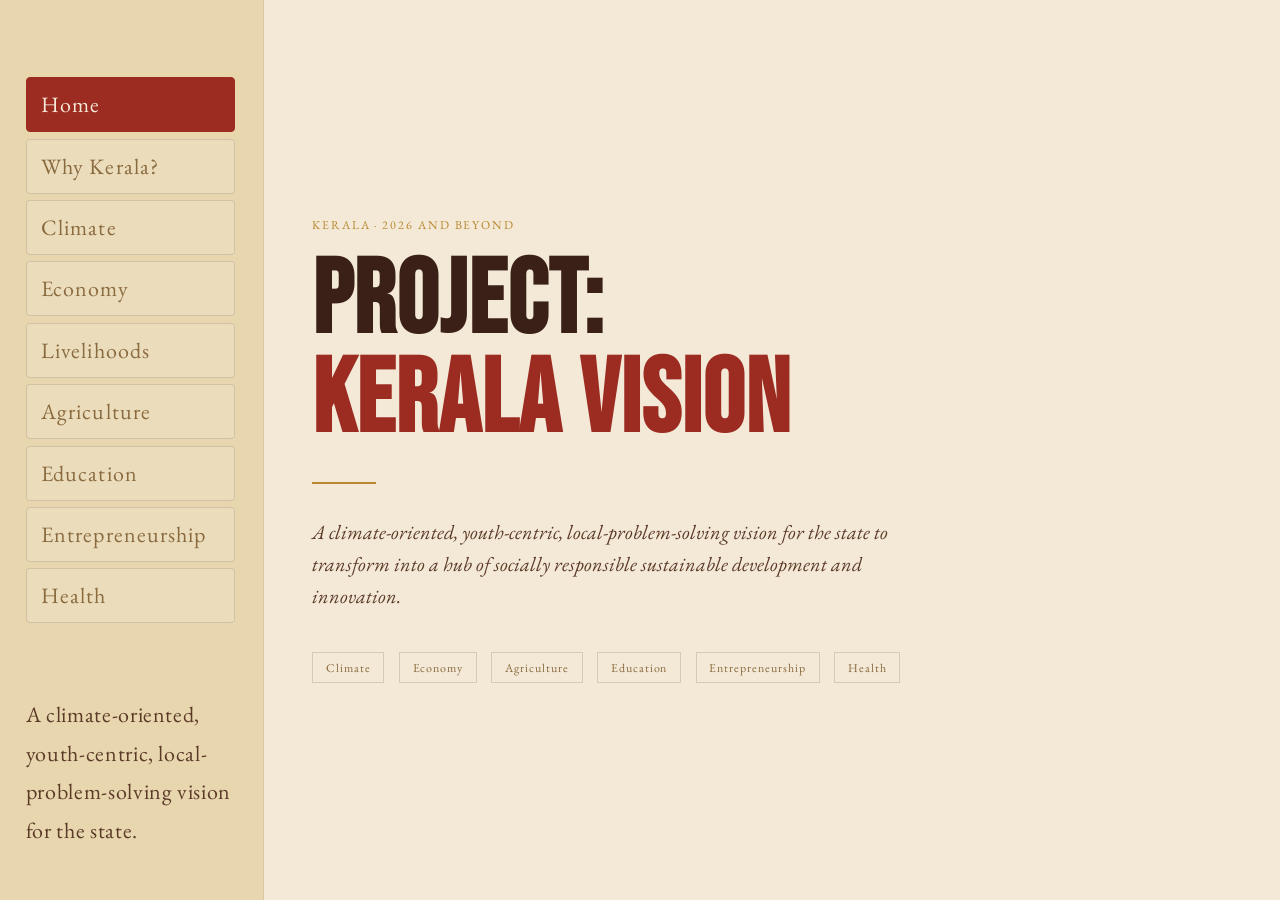
==== kerala-vision/index.html @ d8146f6e "Add Project: Kerala Vision subsite and supporting research datasets Adds the new kerala-vision/ stat" ====
<!DOCTYPE html>
<html lang="en">
<head>
  <meta charset="UTF-8">
  <meta name="viewport" content="width=device-width, initial-scale=1.0">
  <title>Project: Kerala Vision</title>
  <meta name="description" content="A climate-oriented, youth-centric, local-problem-solving vision for the state of Kerala.">

  <link rel="preconnect" href="https://fonts.googleapis.com">
  <link rel="preconnect" href="https://fonts.gstatic.com" crossorigin>
  <link href="https://fonts.googleapis.com/css2?family=Bebas+Neue&family=EB+Garamond:ital,wght@0,400;0,500;0,600;1,400&display=swap" rel="stylesheet">

  <link rel="stylesheet" href="style.css?v=2">

  <style>
    .kv-description {
      font-family: var(--font-book);
      font-style: italic;
      font-size: 20px;
      line-height: 1.6;
      color: var(--color-ink-soft);
      max-width: 36rem;
      margin: 0 0 2.5rem;
    }

    .kv-pillars {
      display: flex;
      flex-wrap: wrap;
      gap: 0.6rem 0.9rem;
      padding: 0;
      margin: 0;
      list-style: none;
    }

    .kv-pillars li {
      font-family: var(--font-spec);
      font-size: 0.75rem;
      letter-spacing: 0.08em;
      color: var(--color-sepia);
      border: 1px solid rgba(28, 28, 28, 0.15);
      padding: 0.4rem 0.8rem;
    }
  </style>
</head>
<body data-page="home">

  <div id="kv-deck">
    <section class="kv-hero">
      <div class="kv-hero-inner">
        <p class="kv-eyebrow">Kerala &middot; 2026 and beyond</p>
        <h1 class="kv-title">Project:<span>Kerala Vision</span></h1>
        <div class="kv-rule"></div>
        <p class="kv-description">A climate-oriented, youth-centric, local-problem-solving vision for the state to transform into a hub of socially responsible sustainable development and innovation.</p>
        <ul class="kv-pillars">
          <li>Climate</li>
          <li>Economy</li>
          <li>Agriculture</li>
          <li>Education</li>
          <li>Entrepreneurship</li>
          <li>Health</li>
        </ul>
      </div>
    </section>
  </div>

  <script src="nav.js?v=2"></script>
</body>
</html>
---- kerala-vision/style.css ----
/* Shared design system for Project: Kerala Vision
   Layout adapted from jungindien.in (sidebar nav, Bebas Neue + EB Garamond
   type system); palette drawn from muted Panchavarna tones (ivory, gold, red)
   used in traditional Kerala art. */

:root {
  --color-paper: #f3e9d6;
  --color-paper-deep: #e7d6ae;
  --color-ink: #3a2016;
  --color-ink-soft: #5c3a28;
  --color-sepia: #8a6a3f;
  --color-faint: #b9a173;
  --color-burgundy: #9c2b22;
  --color-gold: #b8872f;

  --font-display: "Bebas Neue", sans-serif;
  --font-book: "EB Garamond", Garamond, Georgia, serif;
  --font-spec: "EB Garamond", Garamond, Georgia, serif;
}

* {
  box-sizing: border-box;
}

html, body {
  margin: 0;
  padding: 0;
}

body {
  background-color: var(--color-paper);
  color: var(--color-ink);
  font-family: var(--font-book);
  min-height: 100vh;
}

a {
  color: inherit;
}

/* Sidebar panel */
.kv-panel {
  position: fixed;
  left: 0;
  top: 0;
  bottom: 0;
  z-index: 20;
  width: 16.5rem;
  padding: 1.75rem 1.75rem 1.75rem 1.6rem;
  display: flex;
  flex-direction: column;
  justify-content: space-between;
  background: var(--color-paper-deep);
  border-right: 1px solid rgba(28, 28, 28, 0.08);
}

.kv-nav {
  display: flex;
  flex-direction: column;
  gap: 0.4rem;
}

.kv-wordmark-link {
  font-family: var(--font-spec);
  font-size: 1.05rem;
  color: var(--color-ink);
  margin-bottom: 1.3rem;
  text-decoration: none;
  display: inline-block;
}

.kv-nav a {
  font-family: var(--font-spec);
  font-size: 22px;
  letter-spacing: 0.05em;
  color: var(--color-sepia);
  text-decoration: none;
  transition: color 0.2s, background-color 0.2s, border-color 0.2s;
  padding: 0.75rem 0.9rem;
  border: 1px solid rgba(58, 32, 22, 0.14);
  border-radius: 4px;
  background: rgba(255, 255, 255, 0.18);
}

.kv-nav a:hover {
  color: var(--color-ink);
  border-color: var(--color-gold);
  background: rgba(184, 135, 47, 0.12);
}

.kv-nav a[aria-current="page"] {
  color: var(--color-paper);
  background: var(--color-burgundy);
  border-color: var(--color-burgundy);
}

.kv-about-block {
  font-family: var(--font-spec);
  font-size: 22px;
  line-height: 1.75;
  letter-spacing: 0.03em;
  color: var(--color-ink-soft);
  margin-top: 3rem;
}

.kv-about-block p {
  text-align: left;
}

.kv-socials {
  display: flex;
  align-items: center;
  gap: 1rem;
  margin-top: 1.5rem;
}

.kv-socials a {
  font-family: var(--font-spec);
  font-size: 0.7rem;
  letter-spacing: 0.08em;
  color: var(--color-faint);
  text-decoration: none;
  transition: color 0.2s;
}

.kv-socials a:hover {
  color: var(--color-ink);
}

/* Main content area */
#kv-deck {
  min-height: 100vh;
  display: flex;
  flex-direction: column;
  justify-content: center;
}

/* Used on pages that carry body content below the hero title — the hero
   sits at the top of the page instead of being vertically centered. */
#kv-deck.kv-deck-top {
  justify-content: flex-start;
}

/* Hero title block — the big "Project: Kerala Vision" style header, reused
   at the top of every page. */
.kv-hero {
  width: 100%;
  padding: 4rem 3rem;
}

.kv-hero-inner {
  max-width: 42rem;
}

.kv-eyebrow {
  font-family: var(--font-spec);
  font-size: 0.75rem;
  letter-spacing: 0.16em;
  color: var(--color-gold);
  text-transform: uppercase;
  margin: 0 0 1.25rem;
}

.kv-title {
  font-family: var(--font-display);
  font-size: clamp(3rem, 9vw, 6.5rem);
  line-height: 0.95;
  letter-spacing: 0.01em;
  color: var(--color-ink);
  margin: 0 0 2rem;
}

.kv-title span {
  display: block;
  color: var(--color-burgundy);
}

.kv-rule {
  width: 4rem;
  height: 2px;
  background: var(--color-gold);
  margin: 0 0 2rem;
}

@media (max-width: 639px) {
  .kv-hero {
    padding: 3rem 1.6rem;
  }
}

/* When a hero is immediately followed by article content on the same page,
   tighten the gap between them. */
.kv-deck-top .kv-hero,
.kv-deck-top .kv-placeholder {
  padding-bottom: 1rem;
}

.kv-deck-top .kv-article {
  padding-top: 0;
}

/* Mobile */
@media (max-width: 899px) {
  .kv-panel {
    position: static;
    width: auto;
    border-right: none;
    border-bottom: 1px solid rgba(28, 28, 28, 0.08);
    padding: 1.4rem 1.6rem;
  }

  .kv-about-block {
    display: none;
  }

  #kv-deck {
    padding-left: 0 !important;
  }
}

@media (min-width: 900px) {
  #kv-deck {
    padding-left: 16.5rem;
  }
}

/* Long-form article content (e.g. Why Kerala) */
.kv-article {
  width: 100%;
  padding: 4rem 3rem;
}

.kv-article-inner {
  max-width: 44rem;
}

.kv-article-heading {
  font-family: var(--font-book);
  font-weight: 600;
  font-size: 24px;
  color: var(--color-burgundy);
  margin: 0 0 2rem;
  line-height: 1.3;
}

.kv-article-body p {
  font-family: var(--font-book);
  font-size: 20px;
  line-height: 1.7;
  color: var(--color-ink);
  margin: 0 0 1.4rem;
}

.kv-chart {
  position: relative;
  margin: 0 0 1.4rem;
  padding: 1.5rem 1.5rem 1rem;
  background: rgba(255, 255, 255, 0.35);
  border: 1px solid rgba(58, 32, 22, 0.14);
  border-radius: 4px;
}

.kv-chart-download {
  position: absolute;
  top: 0.75rem;
  right: 0.75rem;
  z-index: 2;
  display: inline-flex;
  align-items: center;
  justify-content: center;
  width: 2.1rem;
  height: 2.1rem;
  padding: 0;
  color: var(--color-ink-soft);
  background: rgba(255, 255, 255, 0.22);
  border: 1px solid rgba(255, 255, 255, 0.45);
  border-radius: 50%;
  backdrop-filter: blur(8px);
  -webkit-backdrop-filter: blur(8px);
  box-shadow: 0 1px 4px rgba(58, 32, 22, 0.12);
  cursor: pointer;
  transition: color 0.2s, border-color 0.2s, background-color 0.2s;
}

.kv-chart-download svg {
  width: 15px;
  height: 15px;
  display: block;
}

.kv-chart-download:hover {
  color: #fff;
  background: rgba(156, 43, 34, 0.85);
  border-color: rgba(156, 43, 34, 0.9);
}

.kv-chart-canvas-wrap {
  position: relative;
  width: 100%;
  height: 420px;
}

/* Breaks the chart out of the article's narrow reading column so it can run
   wider (landscape) across the remaining page width, past the normal
   half-page text measure used elsewhere on the site. */
@media (min-width: 900px) {
  .kv-chart--wide {
    width: calc(100vw - 16.5rem - 6rem);
    max-width: calc(100vw - 16.5rem - 6rem);
  }
}

.kv-chart-caption {
  font-family: var(--font-book);
  font-size: 14px;
  font-style: italic;
  color: var(--color-sepia);
  text-align: center;
  margin: 0.75rem 0 0;
}

.kv-chart-header {
  margin-bottom: 1rem;
  padding-right: 3rem;
}

.kv-chart-header h3 {
  font-family: var(--font-book);
  font-weight: 600;
  font-size: 20px;
  color: var(--color-ink);
  margin: 0 0 0.35rem;
}

.kv-chart-header p {
  font-family: var(--font-book);
  font-style: italic;
  font-size: 15px;
  color: var(--color-sepia);
  margin: 0;
}

.kv-chart-legend {
  display: flex;
  flex-wrap: wrap;
  gap: 0.6rem 1.1rem;
  justify-content: center;
  margin-top: 1.1rem;
  padding-top: 0.9rem;
  border-top: 1px solid rgba(58, 32, 22, 0.15);
}

.kv-chart-legend-item {
  display: flex;
  align-items: center;
  font-family: var(--font-book);
  font-size: 13px;
  color: var(--color-ink-soft);
}

.kv-chart-legend-swatch {
  display: inline-block;
  width: 13px;
  height: 13px;
  border-radius: 3px;
  margin-right: 6px;
}

.kv-fnref {
  font-size: 0.7em;
  margin-left: 0.05em;
}

.kv-fnref a {
  color: var(--color-burgundy);
  text-decoration: none;
}

.kv-fnref a:hover {
  text-decoration: underline;
}

/* Section headings inside long-form body content (e.g. Livelihoods) */
.kv-section-heading {
  font-family: var(--font-book);
  font-weight: 600;
  font-size: 24px;
  color: var(--color-burgundy);
  margin: 0 0 1rem;
  line-height: 1.3;
}

.kv-numbered-list {
  margin: 0 0 1.4rem;
  padding-left: 1.4rem;
}

.kv-numbered-list > li {
  margin-bottom: 2.5rem;
}

.kv-numbered-list > li::marker {
  font-family: var(--font-book);
  font-size: 20px;
  color: var(--color-ink-soft);
}

.kv-numbered-list > li > p:last-child {
  margin-bottom: 0;
}

.kv-takeaways-list {
  margin: 0 0 1.4rem;
  padding-left: 1.4rem;
}

.kv-takeaways-list li {
  font-family: var(--font-book);
  font-size: 20px;
  line-height: 1.7;
  color: var(--color-ink);
  margin-bottom: 0.7rem;
}

.kv-takeaways-list li::marker {
  color: var(--color-ink-soft);
}

.kv-endnotes {
  margin-top: 3rem;
  padding-top: 1.5rem;
  border-top: 1px solid rgba(58, 32, 22, 0.2);
}

.kv-endnotes-heading {
  font-family: var(--font-book);
  font-weight: 600;
  font-size: 24px;
  color: var(--color-burgundy);
  margin: 0 0 1.25rem;
}

.kv-endnotes ol {
  margin: 0;
  padding-left: 1.4rem;
}

.kv-endnotes li {
  font-family: var(--font-book);
  font-size: 15px;
  line-height: 1.6;
  color: var(--color-ink-soft);
  margin-bottom: 0.85rem;
}

.kv-endnotes a {
  color: var(--color-burgundy);
}

.kv-endnotes .kv-back {
  text-decoration: none;
  margin-left: 0.3rem;
}

@media (max-width: 639px) {
  .kv-article {
    padding: 3rem 1.6rem;
  }
}
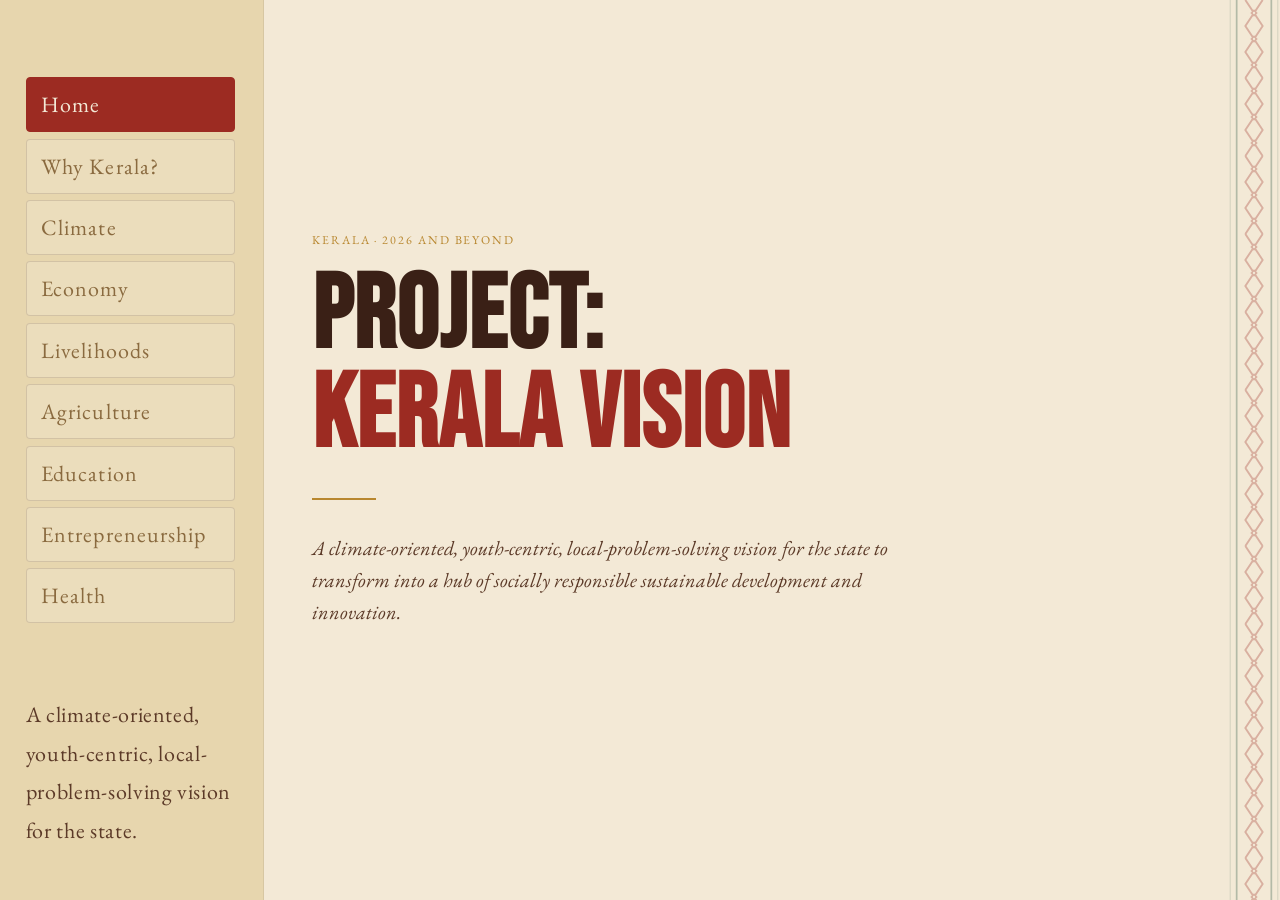
==== commit 7cd5e474: "Add kasavu-inspired watermark and remove homepage pillar tags Adds a custom SVG motif inspired by th" ====
--- a/kerala-vision/index.html
+++ b/kerala-vision/index.html
@@ -22,24 +22,6 @@
       max-width: 36rem;
       margin: 0 0 2.5rem;
     }
-
-    .kv-pillars {
-      display: flex;
-      flex-wrap: wrap;
-      gap: 0.6rem 0.9rem;
-      padding: 0;
-      margin: 0;
-      list-style: none;
-    }
-
-    .kv-pillars li {
-      font-family: var(--font-spec);
-      font-size: 0.75rem;
-      letter-spacing: 0.08em;
-      color: var(--color-sepia);
-      border: 1px solid rgba(28, 28, 28, 0.15);
-      padding: 0.4rem 0.8rem;
-    }
   </style>
 </head>
 <body data-page="home">
@@ -51,14 +33,6 @@
         <h1 class="kv-title">Project:<span>Kerala Vision</span></h1>
         <div class="kv-rule"></div>
         <p class="kv-description">A climate-oriented, youth-centric, local-problem-solving vision for the state to transform into a hub of socially responsible sustainable development and innovation.</p>
-        <ul class="kv-pillars">
-          <li>Climate</li>
-          <li>Economy</li>
-          <li>Agriculture</li>
-          <li>Education</li>
-          <li>Entrepreneurship</li>
-          <li>Health</li>
-        </ul>
       </div>
     </section>
   </div>
--- a/kerala-vision/style.css
+++ b/kerala-vision/style.css
@@ -12,6 +12,7 @@
   --color-faint: #b9a173;
   --color-burgundy: #9c2b22;
   --color-gold: #b8872f;
+  --color-deep-green: #1f4d3a;
 
   --font-display: "Bebas Neue", sans-serif;
   --font-book: "EB Garamond", Garamond, Georgia, serif;
@@ -467,3 +468,26 @@
     padding: 3rem 1.6rem;
   }
 }
+
+/* Kasavu-inspired woven border watermark, pinned to the right edge of every
+   page. Faded so it reads as texture rather than competing with content. */
+.kv-watermark {
+  position: fixed;
+  top: 0;
+  right: 0;
+  bottom: 0;
+  width: 2cm;
+  background-image: url("assets/kasavu-pattern.svg");
+  background-repeat: repeat-y;
+  background-position: top right;
+  background-size: 52px 78px;
+  opacity: 0.3;
+  pointer-events: none;
+  z-index: 1;
+}
+
+@media (max-width: 899px) {
+  .kv-watermark {
+    display: none;
+  }
+}
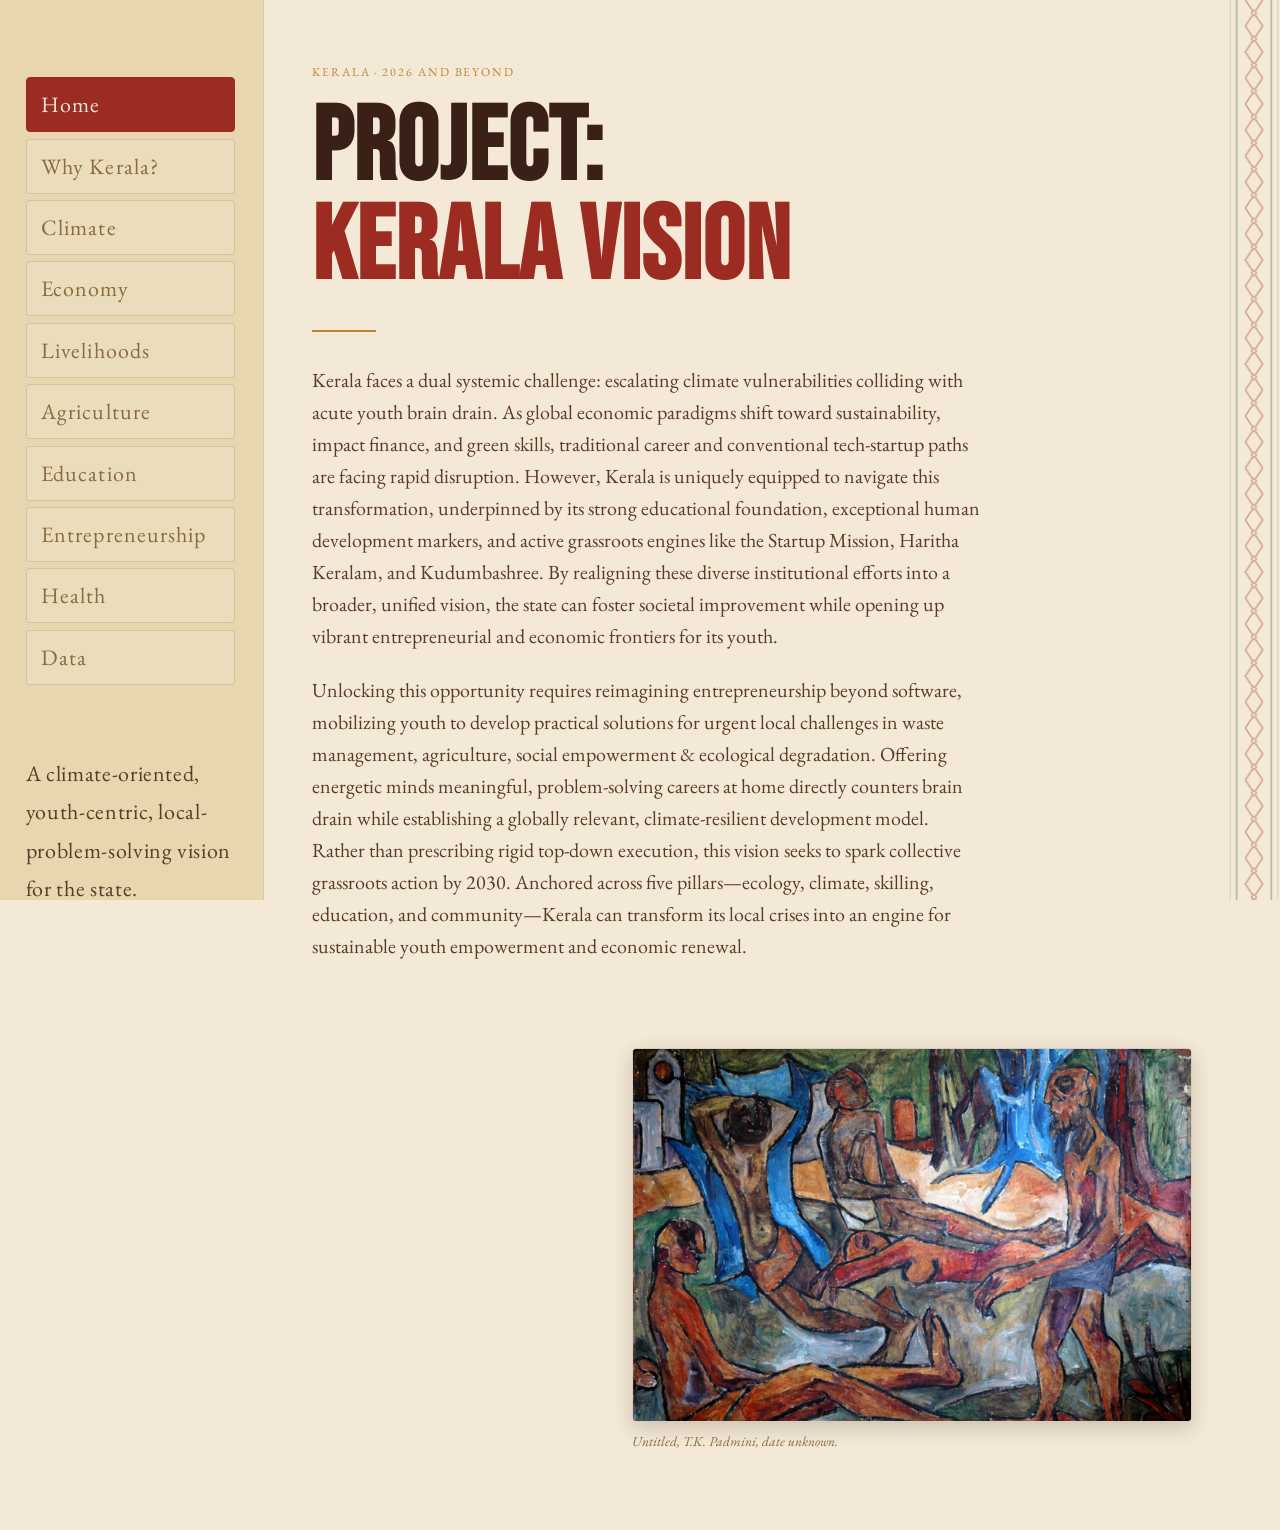
==== commit 8edd3db9: "Replace homepage tagline with full manifesto copy and add T.K. Padmini artwork Adds a two-column her" ====
--- a/kerala-vision/index.html
+++ b/kerala-vision/index.html
@@ -10,17 +10,57 @@
   <link rel="preconnect" href="https://fonts.gstatic.com" crossorigin>
   <link href="https://fonts.googleapis.com/css2?family=Bebas+Neue&family=EB+Garamond:ital,wght@0,400;0,500;0,600;1,400&display=swap" rel="stylesheet">
 
-  <link rel="stylesheet" href="style.css?v=2">
+  <link rel="stylesheet" href="style.css?v=3">
 
   <style>
     .kv-description {
       font-family: var(--font-book);
-      font-style: italic;
       font-size: 20px;
       line-height: 1.6;
       color: var(--color-ink-soft);
-      max-width: 36rem;
-      margin: 0 0 2.5rem;
+      max-width: 42rem;
+      margin: 0 0 1.4rem;
+    }
+
+    .kv-hero-row {
+      display: flex;
+      align-items: center;
+      gap: 3rem;
+      flex-wrap: wrap;
+    }
+
+    .kv-hero-row .kv-hero-inner {
+      flex: 1 1 28rem;
+    }
+
+    .kv-hero-figure {
+      flex: 0 0 auto;
+      max-width: 35rem;
+      margin-left: auto;
+    }
+
+    .kv-hero-figure img {
+      width: 100%;
+      height: auto;
+      display: block;
+      border: 1px solid rgba(58, 32, 22, 0.14);
+      border-radius: 4px;
+      box-shadow: 0 6px 20px rgba(58, 32, 22, 0.2);
+    }
+
+    .kv-hero-caption {
+      font-family: var(--font-book);
+      font-style: italic;
+      font-size: 0.85rem;
+      color: var(--color-sepia);
+      margin: 0.65rem 0 0;
+      text-align: left;
+    }
+
+    @media (max-width: 899px) {
+      .kv-hero-figure {
+        margin: 2rem auto 0;
+      }
     }
   </style>
 </head>
@@ -28,15 +68,22 @@
 
   <div id="kv-deck">
     <section class="kv-hero">
-      <div class="kv-hero-inner">
-        <p class="kv-eyebrow">Kerala &middot; 2026 and beyond</p>
-        <h1 class="kv-title">Project:<span>Kerala Vision</span></h1>
-        <div class="kv-rule"></div>
-        <p class="kv-description">A climate-oriented, youth-centric, local-problem-solving vision for the state to transform into a hub of socially responsible sustainable development and innovation.</p>
+      <div class="kv-hero-row">
+        <div class="kv-hero-inner">
+          <p class="kv-eyebrow">Kerala &middot; 2026 and beyond</p>
+          <h1 class="kv-title">Project:<span>Kerala Vision</span></h1>
+          <div class="kv-rule"></div>
+          <p class="kv-description">Kerala faces a dual systemic challenge: escalating climate vulnerabilities colliding with acute youth brain drain. As global economic paradigms shift toward sustainability, impact finance, and green skills, traditional career and conventional tech-startup paths are facing rapid disruption. However, Kerala is uniquely equipped to navigate this transformation, underpinned by its strong educational foundation, exceptional human development markers, and active grassroots engines like the Startup Mission, Haritha Keralam, and Kudumbashree. By realigning these diverse institutional efforts into a broader, unified vision, the state can foster societal improvement while opening up vibrant entrepreneurial and economic frontiers for its youth.</p>
+          <p class="kv-description">Unlocking this opportunity requires reimagining entrepreneurship beyond software, mobilizing youth to develop practical solutions for urgent local challenges in waste management, agriculture, social empowerment &amp; ecological degradation. Offering energetic minds meaningful, problem-solving careers at home directly counters brain drain while establishing a globally relevant, climate-resilient development model. Rather than prescribing rigid top-down execution, this vision seeks to spark collective grassroots action by 2030. Anchored across five pillars&mdash;ecology, climate, skilling, education, and community&mdash;Kerala can transform its local crises into an engine for sustainable youth empowerment and economic renewal.</p>
+        </div>
+        <figure class="kv-hero-figure">
+          <img src="assets/tk-padmini-untitled.jpg" alt="Untitled painting by T.K. Padmini">
+          <figcaption class="kv-hero-caption">Untitled, T.K. Padmini, date unknown.</figcaption>
+        </figure>
       </div>
     </section>
   </div>
 
-  <script src="nav.js?v=2"></script>
+  <script src="nav.js?v=3"></script>
 </body>
 </html>
--- a/kerala-vision/style.css
+++ b/kerala-vision/style.css
@@ -469,6 +469,128 @@
   }
 }
 
+/* Data page: tabular availability dashboard (IPUMS-style variable tables) */
+.kv-data-intro {
+  max-width: 44rem;
+  margin: 0 0 2.5rem;
+}
+
+.kv-data-wide {
+  width: 100%;
+}
+
+@media (min-width: 900px) {
+  .kv-data-wide {
+    width: calc(100vw - 16.5rem - 6rem);
+    max-width: calc(100vw - 16.5rem - 6rem);
+  }
+}
+
+.kv-data-group {
+  margin: 0 0 3rem;
+}
+
+.kv-data-group:last-child {
+  margin-bottom: 0;
+}
+
+.kv-data-group-heading {
+  font-family: var(--font-book);
+  font-weight: 600;
+  font-size: 24px;
+  color: var(--color-burgundy);
+  margin: 0 0 1rem;
+  line-height: 1.3;
+  padding-bottom: 0.6rem;
+  border-bottom: 2px solid var(--color-gold);
+}
+
+.kv-data-table-wrap {
+  overflow-x: auto;
+  border: 1px solid rgba(58, 32, 22, 0.16);
+  border-radius: 4px;
+  background: rgba(255, 255, 255, 0.4);
+}
+
+.kv-data-table {
+  width: 100%;
+  border-collapse: collapse;
+  font-family: var(--font-book);
+  font-size: 16px;
+}
+
+.kv-data-table thead th {
+  position: sticky;
+  top: 0;
+  text-align: left;
+  vertical-align: bottom;
+  padding: 0.7rem 1rem;
+  background: var(--color-paper-deep);
+  color: var(--color-ink);
+  font-weight: 600;
+  font-size: 14px;
+  letter-spacing: 0.02em;
+  border-bottom: 2px solid var(--color-gold);
+}
+
+.kv-data-table tbody td {
+  padding: 0.65rem 1rem;
+  border-bottom: 1px solid rgba(58, 32, 22, 0.1);
+  color: var(--color-ink);
+  vertical-align: top;
+  line-height: 1.5;
+}
+
+.kv-data-table tbody tr:nth-child(even) {
+  background: rgba(184, 135, 47, 0.07);
+}
+
+.kv-data-table tbody tr:hover {
+  background: rgba(156, 43, 34, 0.08);
+}
+
+.kv-data-table tbody tr:last-child td {
+  border-bottom: none;
+}
+
+.kv-data-entity {
+  font-weight: 600;
+  color: var(--color-burgundy);
+}
+
+.kv-data-comment {
+  max-width: 22rem;
+  color: var(--color-ink-soft);
+  font-size: 15px;
+  font-style: italic;
+}
+
+.kv-data-table a {
+  color: var(--color-burgundy);
+  text-decoration: underline;
+  text-decoration-color: rgba(156, 43, 34, 0.4);
+  text-underline-offset: 2px;
+}
+
+.kv-data-table a:hover {
+  text-decoration-color: currentColor;
+}
+
+.kv-data-empty {
+  color: var(--color-faint);
+  text-align: center;
+}
+
+@media (max-width: 639px) {
+  .kv-data-table {
+    font-size: 15px;
+  }
+
+  .kv-data-comment {
+    max-width: 14rem;
+  }
+}
+
 /* Kasavu-inspired woven border watermark, pinned to the right edge of every
    page. Faded so it reads as texture rather than competing with content. */
 .kv-watermark {
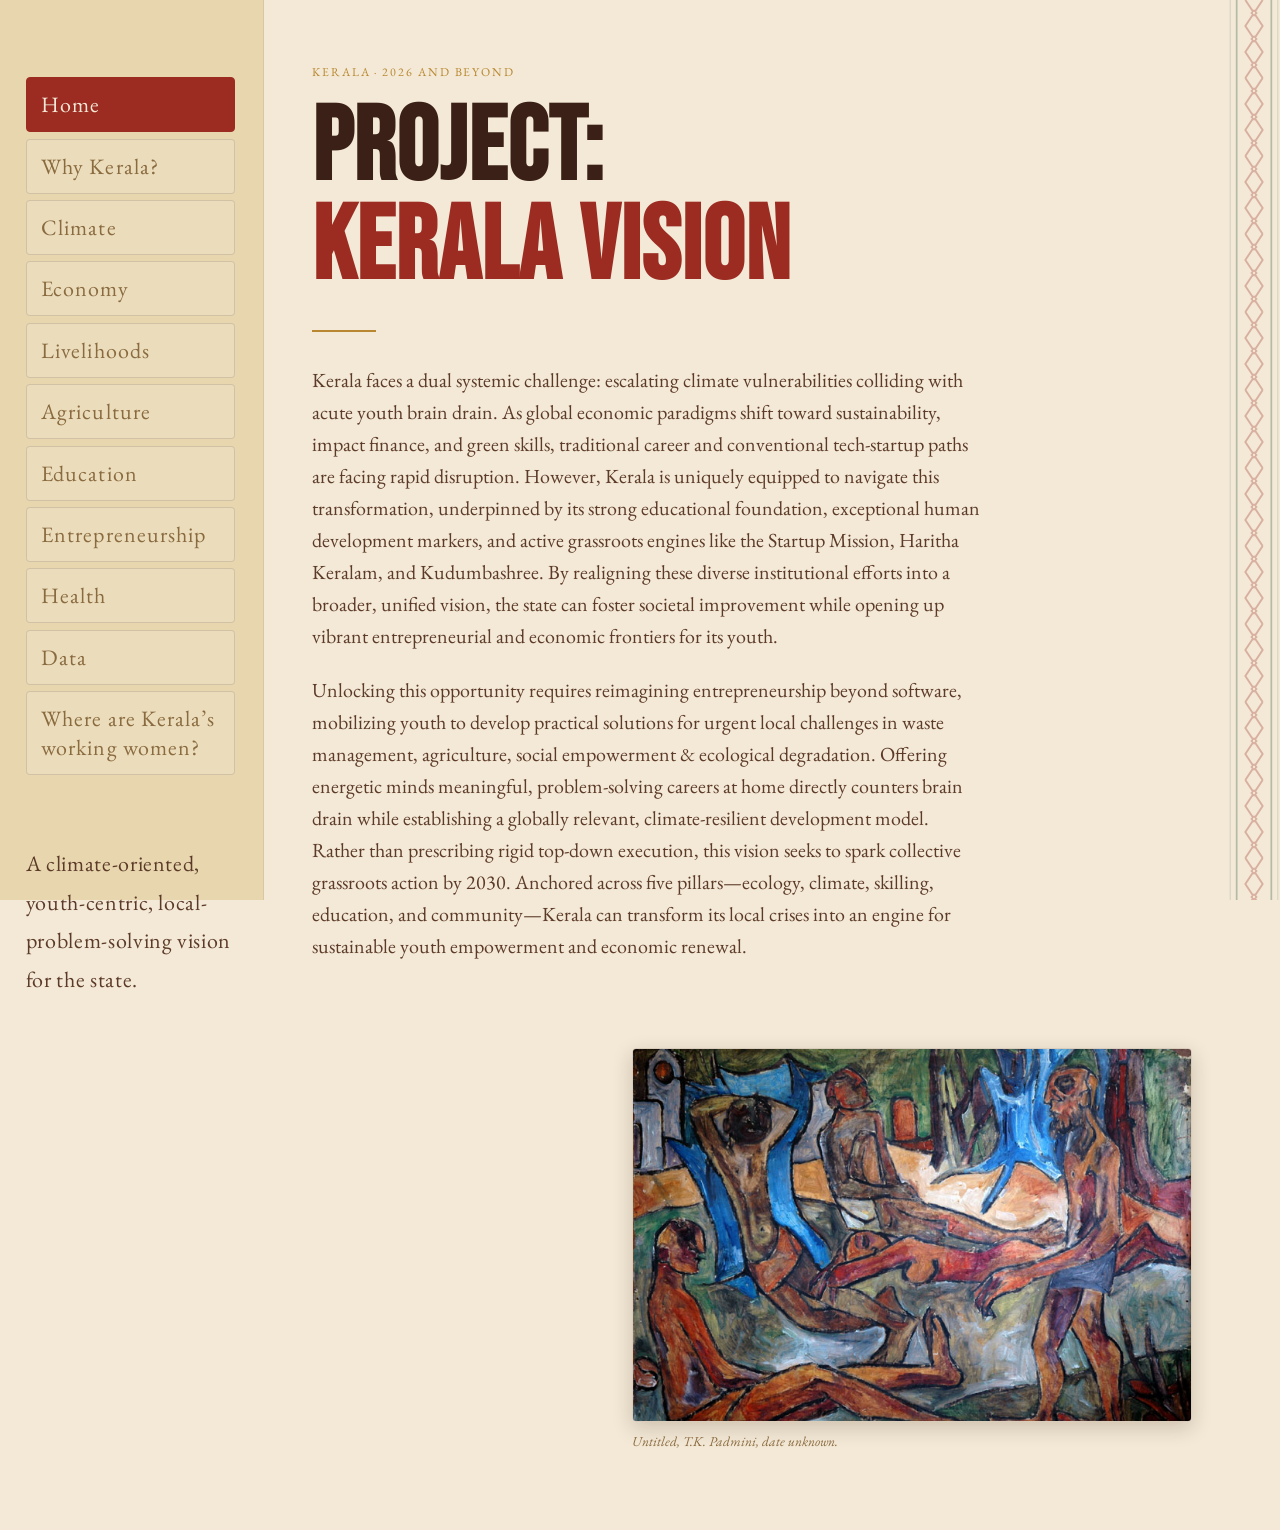
==== commit 32e88f1b: "Add sidebar link to 'Where are Kerala's working women?' Co-Authored-By: Claude Opus 5.5 <noreply@ant" ====
--- a/kerala-vision/index.html
+++ b/kerala-vision/index.html
@@ -10,7 +10,7 @@
   <link rel="preconnect" href="https://fonts.gstatic.com" crossorigin>
   <link href="https://fonts.googleapis.com/css2?family=Bebas+Neue&family=EB+Garamond:ital,wght@0,400;0,500;0,600;1,400&display=swap" rel="stylesheet">
 
-  <link rel="stylesheet" href="style.css?v=3">
+  <link rel="stylesheet" href="style.css?v=5">
 
   <style>
     .kv-description {
@@ -84,6 +84,6 @@
     </section>
   </div>
 
-  <script src="nav.js?v=3"></script>
+  <script src="nav.js?v=5"></script>
 </body>
 </html>
--- a/kerala-vision/style.css
+++ b/kerala-vision/style.css
@@ -311,13 +311,18 @@
   }
 }
 
-.kv-chart-caption {
+p.kv-chart-caption {
   font-family: var(--font-book);
   font-size: 14px;
   font-style: italic;
   color: var(--color-sepia);
   text-align: center;
   margin: 0.75rem 0 0;
+}
+
+.kv-chart-caption a {
+  color: var(--color-burgundy);
+  text-decoration: underline;
 }
 
 .kv-chart-header {
@@ -364,6 +369,104 @@
   width: 13px;
   height: 13px;
   border-radius: 3px;
+  margin-right: 6px;
+}
+
+/* "Where Kerala stands" interactive dot-plot chart (Why Kerala page) */
+.kv-where-chart-wrap {
+  position: relative;
+}
+
+.kv-where-chart-scroll {
+  overflow-x: auto;
+}
+
+.kv-where-svg {
+  display: block;
+  width: 100%;
+  min-width: 760px;
+  height: auto;
+}
+
+.kv-where-dot {
+  transition: r 0.1s ease;
+}
+
+.kv-where-dot.is-active {
+  r: 5.5;
+  fill: rgba(58, 32, 22, 0.55);
+}
+
+.kv-where-kerala-dot {
+  transition: r 0.1s ease;
+}
+
+.kv-where-kerala-dot.is-active {
+  r: 7.5;
+}
+
+.kv-where-india-tick {
+  transition: stroke-width 0.1s ease;
+}
+
+.kv-where-india-tick.is-active {
+  stroke-width: 4;
+}
+
+.kv-where-hit {
+  cursor: crosshair;
+}
+
+.kv-chart-caption.kv-where-caption {
+  text-align: left;
+  font-size: 14px;
+}
+
+.kv-where-tooltip {
+  position: absolute;
+  top: 0;
+  left: 0;
+  z-index: 5;
+  pointer-events: none;
+  background: rgba(58, 32, 22, 0.95);
+  color: #fdf6e8;
+  font-family: var(--font-book);
+  font-size: 13px;
+  line-height: 1.4;
+  padding: 0.35rem 0.65rem;
+  border-radius: 4px;
+  white-space: nowrap;
+  opacity: 0;
+  transform: translate(-50%, -100%);
+  transition: opacity 0.12s ease;
+}
+
+.kv-where-tooltip.is-visible {
+  opacity: 1;
+}
+
+.kv-where-legend {
+  display: flex;
+  flex-wrap: wrap;
+  gap: 1.1rem;
+  margin: 1rem 0 0;
+  padding-top: 0.9rem;
+  border-top: 1px solid rgba(58, 32, 22, 0.15);
+}
+
+.kv-where-legend-item {
+  display: flex;
+  align-items: center;
+  font-family: var(--font-book);
+  font-size: 13px;
+  color: var(--color-ink-soft);
+}
+
+.kv-where-legend-swatch {
+  display: inline-block;
+  width: 11px;
+  height: 11px;
+  border-radius: 50%;
   margin-right: 6px;
 }
 
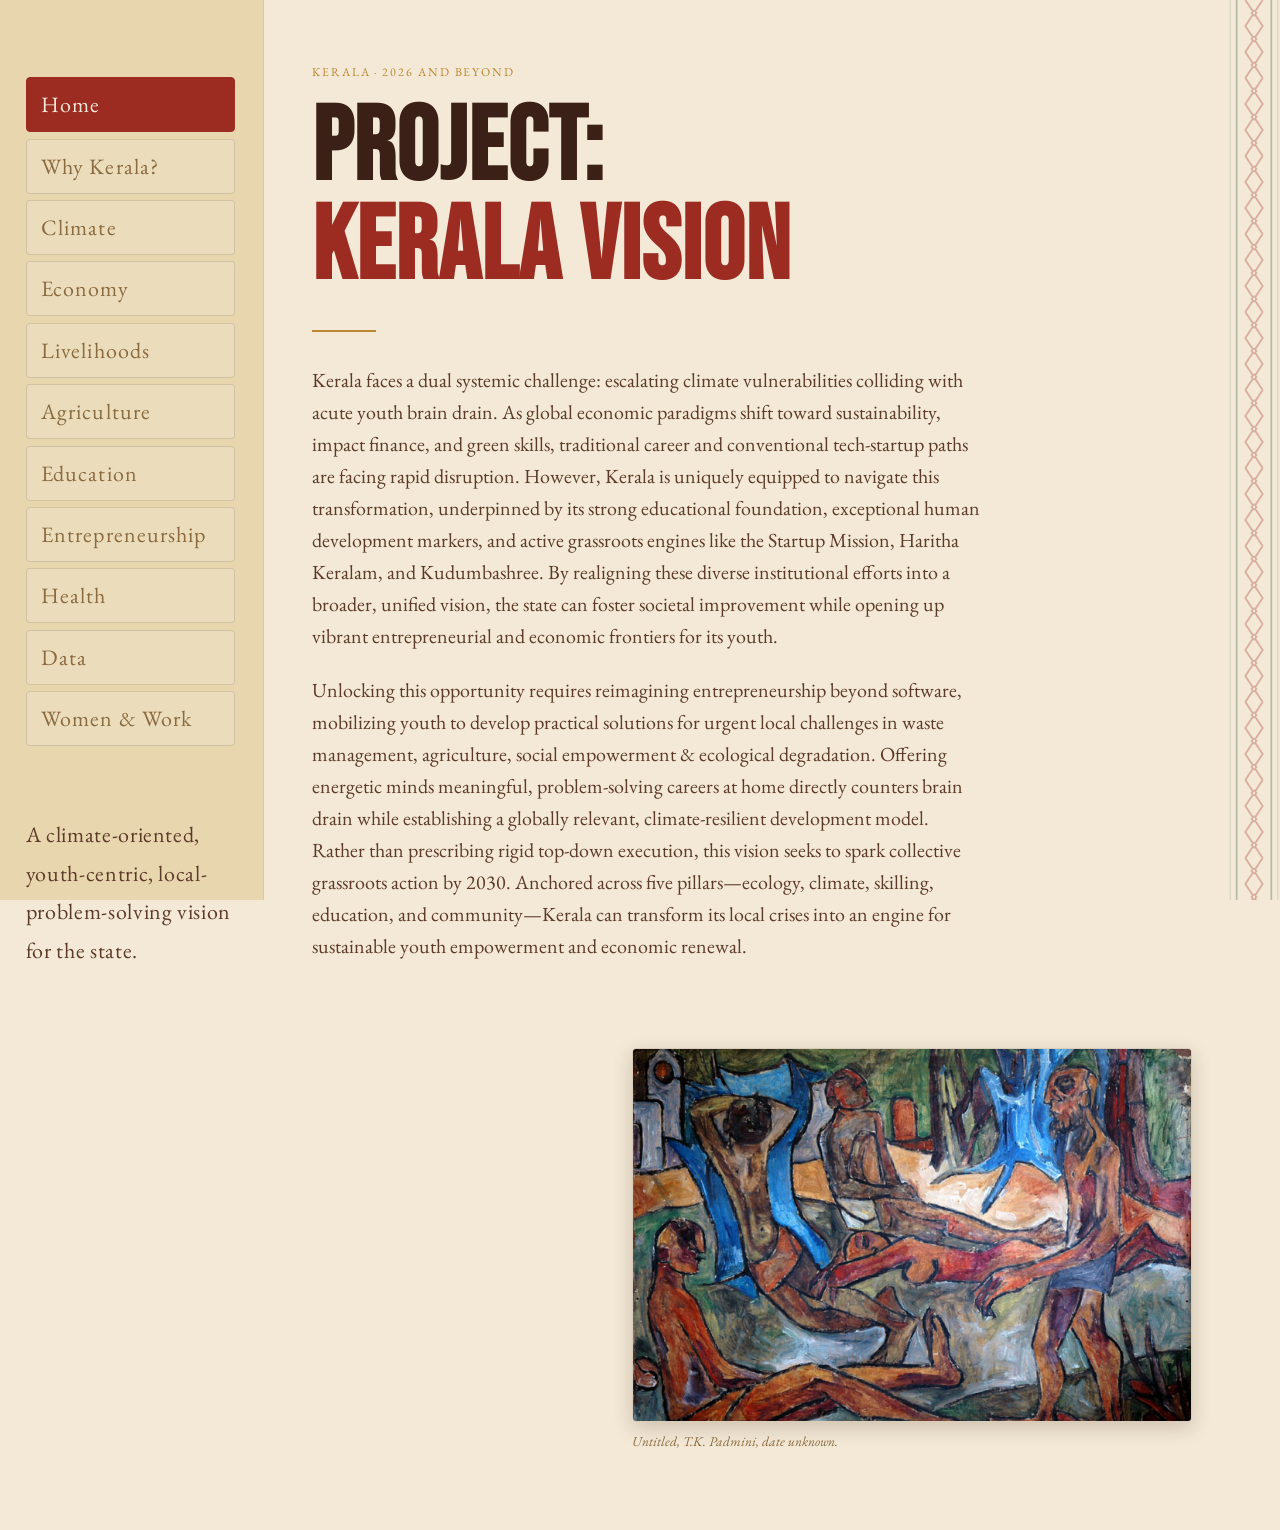
==== commit 684cf059: "Rename sidebar link to 'Women & Work' Co-Authored-By: Claude Opus 5.5 <noreply@anthropic.com>" ====
--- a/kerala-vision/index.html
+++ b/kerala-vision/index.html
@@ -84,6 +84,6 @@
     </section>
   </div>
 
-  <script src="nav.js?v=5"></script>
+  <script src="nav.js?v=6"></script>
 </body>
 </html>
